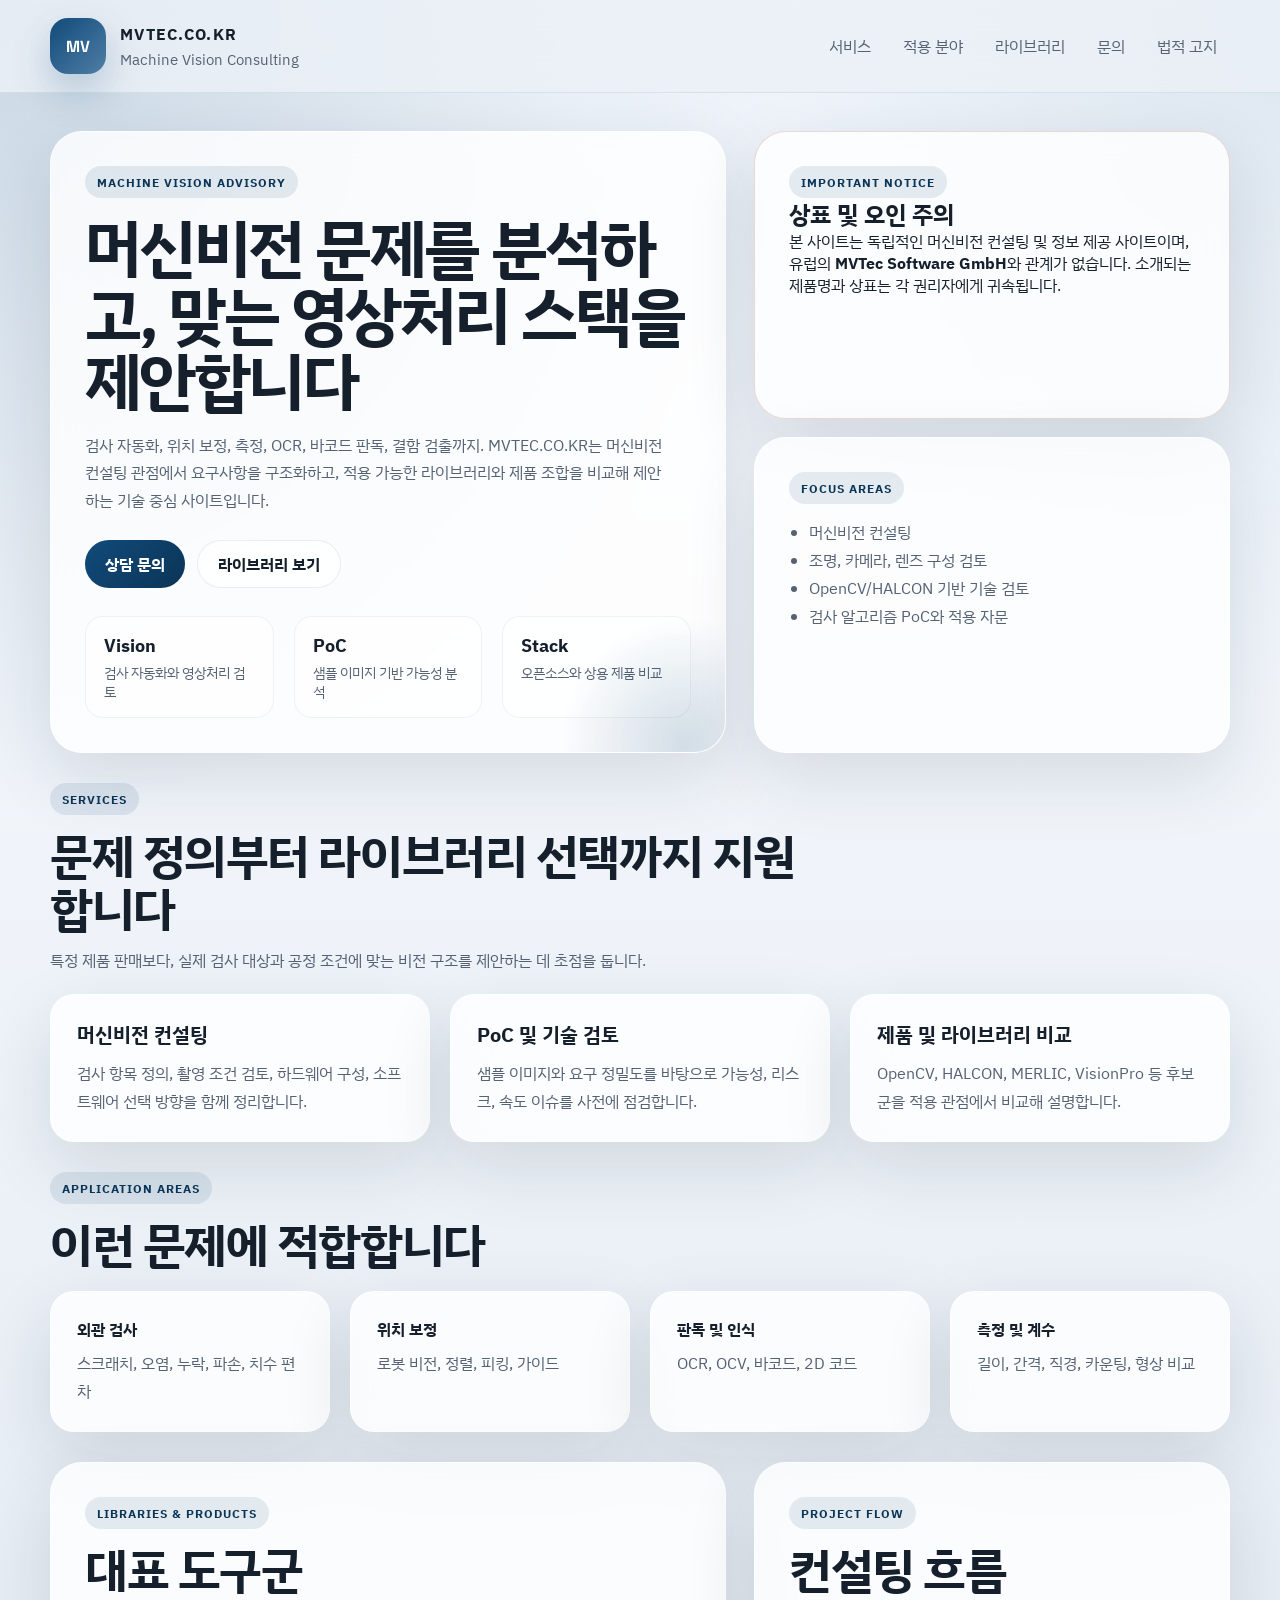
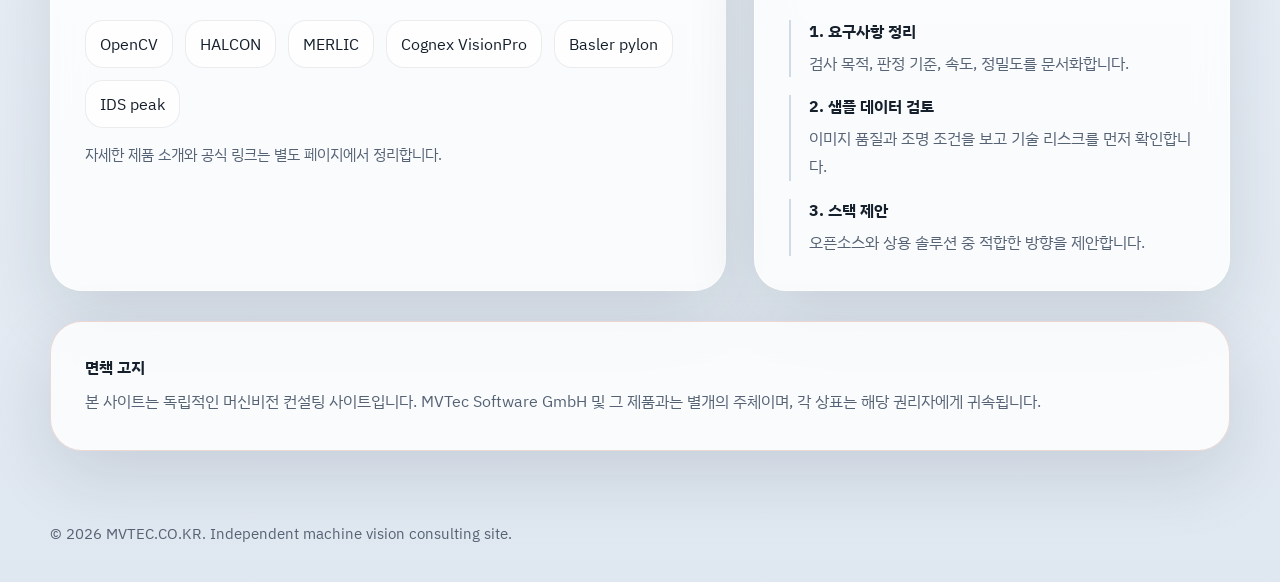
==== index.html @ 44322506 "Initial MVTEC site draft and plan" ====
<!DOCTYPE html>
<html lang="ko">
<head>
  <meta charset="utf-8">
  <meta name="viewport" content="width=device-width, initial-scale=1">
  <title>MVTEC.CO.KR | 머신비전 컨설팅</title>
  <meta name="description" content="머신비전 컨설팅, 영상처리 기술 검토, 라이브러리 및 제품 비교 안내를 제공하는 독립적인 기술 소개 사이트입니다.">
  <link rel="preconnect" href="https://fonts.googleapis.com">
  <link rel="preconnect" href="https://fonts.gstatic.com" crossorigin>
  <link href="https://fonts.googleapis.com/css2?family=IBM+Plex+Sans+KR:wght@400;500;600;700&family=Space+Grotesk:wght@500;700&display=swap" rel="stylesheet">
  <link rel="stylesheet" href="style.css">
</head>
<body>
  <div class="site-shell">
    <header class="topbar">
      <div class="shell topbar-inner">
        <a class="brand" href="index.html" aria-label="MVTEC 홈">
          <span class="brand-mark">MV</span>
          <span class="brand-copy">
            <strong>MVTEC.CO.KR</strong>
            <span>Machine Vision Consulting</span>
          </span>
        </a>
        <nav class="nav" aria-label="주요 메뉴">
          <a href="#services">서비스</a>
          <a href="#domains">적용 분야</a>
          <a href="libraries.html">라이브러리</a>
          <a href="contact.html">문의</a>
          <a href="legal.html">법적 고지</a>
        </nav>
      </div>
    </header>

    <main class="shell">
      <section class="hero">
        <div class="hero-panel">
          <span class="eyebrow">Machine Vision Advisory</span>
          <h1>머신비전 문제를 분석하고, 맞는 영상처리 스택을 제안합니다</h1>
          <p class="hero-copy">
            검사 자동화, 위치 보정, 측정, OCR, 바코드 판독, 결함 검출까지.
            MVTEC.CO.KR는 머신비전 컨설팅 관점에서 요구사항을 구조화하고, 적용 가능한 라이브러리와 제품 조합을 비교해 제안하는 기술 중심 사이트입니다.
          </p>
          <div class="hero-actions">
            <a class="btn btn-primary" href="contact.html">상담 문의</a>
            <a class="btn btn-secondary" href="libraries.html">라이브러리 보기</a>
          </div>
          <div class="hero-stats">
            <div class="hero-stat">
              <strong>Vision</strong>
              <span>검사 자동화와 영상처리 검토</span>
            </div>
            <div class="hero-stat">
              <strong>PoC</strong>
              <span>샘플 이미지 기반 가능성 분석</span>
            </div>
            <div class="hero-stat">
              <strong>Stack</strong>
              <span>오픈소스와 상용 제품 비교</span>
            </div>
          </div>
        </div>

        <aside class="hero-side">
          <div class="side-card caution-card">
            <span class="card-kicker">Important Notice</span>
            <h2>상표 및 오인 주의</h2>
            <p>
              본 사이트는 독립적인 머신비전 컨설팅 및 정보 제공 사이트이며,
              유럽의 <strong>MVTec Software GmbH</strong>와 관계가 없습니다.
              소개되는 제품명과 상표는 각 권리자에게 귀속됩니다.
            </p>
          </div>
          <div class="side-card">
            <span class="card-kicker">Focus Areas</span>
            <ul class="plain-list">
              <li>머신비전 컨설팅</li>
              <li>조명, 카메라, 렌즈 구성 검토</li>
              <li>OpenCV/HALCON 기반 기술 검토</li>
              <li>검사 알고리즘 PoC와 적용 자문</li>
            </ul>
          </div>
        </aside>
      </section>

      <section class="section" id="services">
        <div class="section-heading">
          <span class="section-kicker">Services</span>
          <h2>문제 정의부터 라이브러리 선택까지 지원합니다</h2>
          <p>특정 제품 판매보다, 실제 검사 대상과 공정 조건에 맞는 비전 구조를 제안하는 데 초점을 둡니다.</p>
        </div>
        <div class="card-grid three">
          <article class="feature-card">
            <h3>머신비전 컨설팅</h3>
            <p>검사 항목 정의, 촬영 조건 검토, 하드웨어 구성, 소프트웨어 선택 방향을 함께 정리합니다.</p>
          </article>
          <article class="feature-card">
            <h3>PoC 및 기술 검토</h3>
            <p>샘플 이미지와 요구 정밀도를 바탕으로 가능성, 리스크, 속도 이슈를 사전에 점검합니다.</p>
          </article>
          <article class="feature-card">
            <h3>제품 및 라이브러리 비교</h3>
            <p>OpenCV, HALCON, MERLIC, VisionPro 등 후보군을 적용 관점에서 비교해 설명합니다.</p>
          </article>
        </div>
      </section>

      <section class="section" id="domains">
        <div class="section-heading">
          <span class="section-kicker">Application Areas</span>
          <h2>이런 문제에 적합합니다</h2>
        </div>
        <div class="card-grid four">
          <article class="domain-card">
            <strong>외관 검사</strong>
            <p>스크래치, 오염, 누락, 파손, 치수 편차</p>
          </article>
          <article class="domain-card">
            <strong>위치 보정</strong>
            <p>로봇 비전, 정렬, 피킹, 가이드</p>
          </article>
          <article class="domain-card">
            <strong>판독 및 인식</strong>
            <p>OCR, OCV, 바코드, 2D 코드</p>
          </article>
          <article class="domain-card">
            <strong>측정 및 계수</strong>
            <p>길이, 간격, 직경, 카운팅, 형상 비교</p>
          </article>
        </div>
      </section>

      <section class="section">
        <div class="two-column">
          <article class="panel-card">
            <div class="section-heading left">
              <span class="section-kicker">Libraries & Products</span>
              <h2>대표 도구군</h2>
            </div>
            <div class="link-list">
              <a href="https://opencv.org/" target="_blank" rel="noreferrer">OpenCV</a>
              <a href="https://www.mvtec.com/products/halcon/" target="_blank" rel="noreferrer">HALCON</a>
              <a href="https://www.mvtec.com/products/merlic/product-information" target="_blank" rel="noreferrer">MERLIC</a>
              <a href="https://www.cognex.com/EN/products/machine-vision/vision-software/visionpro-software" target="_blank" rel="noreferrer">Cognex VisionPro</a>
              <a href="https://www.baslerweb.com/en-us/software/pylon/" target="_blank" rel="noreferrer">Basler pylon</a>
              <a href="https://en.ids-imaging.com/ids-peak.html" target="_blank" rel="noreferrer">IDS peak</a>
            </div>
            <p class="panel-note">자세한 제품 소개와 공식 링크는 별도 페이지에서 정리합니다.</p>
          </article>
          <article class="panel-card">
            <div class="section-heading left">
              <span class="section-kicker">Project Flow</span>
              <h2>컨설팅 흐름</h2>
            </div>
            <div class="timeline">
              <div class="timeline-item">
                <strong>1. 요구사항 정리</strong>
                <p>검사 목적, 판정 기준, 속도, 정밀도를 문서화합니다.</p>
              </div>
              <div class="timeline-item">
                <strong>2. 샘플 데이터 검토</strong>
                <p>이미지 품질과 조명 조건을 보고 기술 리스크를 먼저 확인합니다.</p>
              </div>
              <div class="timeline-item">
                <strong>3. 스택 제안</strong>
                <p>오픈소스와 상용 솔루션 중 적합한 방향을 제안합니다.</p>
              </div>
            </div>
          </article>
        </div>
      </section>

      <section class="section">
        <div class="legal-banner">
          <strong>면책 고지</strong>
          <p>본 사이트는 독립적인 머신비전 컨설팅 사이트입니다. MVTec Software GmbH 및 그 제품과는 별개의 주체이며, 각 상표는 해당 권리자에게 귀속됩니다.</p>
        </div>
      </section>
    </main>

    <footer class="footer shell">
      <p>© 2026 MVTEC.CO.KR. Independent machine vision consulting site.</p>
    </footer>
  </div>
</body>
</html>
---- style.css ----
:root {
  --bg: #ecf1f7;
  --bg-deep: #dfe7f0;
  --surface: rgba(255, 255, 255, 0.8);
  --text: #16202c;
  --muted: #556274;
  --brand: #114a7a;
  --brand-strong: #0b3557;
  --accent: #4f7ea6;
  --line: rgba(22, 32, 44, 0.08);
  --shadow: 0 24px 70px rgba(18, 32, 49, 0.12);
  --radius-xl: 32px;
  --radius-lg: 24px;
  --radius-md: 18px;
  --container: 1180px;
}

* { box-sizing: border-box; }
html { scroll-behavior: smooth; }
body {
  margin: 0;
  min-height: 100vh;
  color: var(--text);
  font-family: "IBM Plex Sans KR", sans-serif;
  background:
    radial-gradient(circle at top left, rgba(17, 74, 122, 0.2), transparent 32%),
    radial-gradient(circle at top right, rgba(79, 126, 166, 0.16), transparent 28%),
    linear-gradient(180deg, #f8fbff 0%, var(--bg) 55%, var(--bg-deep) 100%);
}

body::before {
  content: "";
  position: fixed;
  inset: 0;
  pointer-events: none;
  background-image:
    linear-gradient(rgba(255, 255, 255, 0.18) 1px, transparent 1px),
    linear-gradient(90deg, rgba(255, 255, 255, 0.18) 1px, transparent 1px);
  background-size: 28px 28px;
  mask-image: linear-gradient(180deg, rgba(0, 0, 0, 0.6), transparent 88%);
  opacity: 0.36;
}

a { color: inherit; text-decoration: none; }
h1, h2, h3, p { margin: 0; }

.shell {
  width: min(var(--container), calc(100% - 32px));
  margin: 0 auto;
}

.topbar {
  position: sticky;
  top: 0;
  z-index: 20;
  background: rgba(236, 241, 247, 0.82);
  backdrop-filter: blur(18px);
  border-bottom: 1px solid var(--line);
}

.topbar-inner {
  display: flex;
  align-items: center;
  justify-content: space-between;
  gap: 16px;
  padding: 18px 0;
}

.brand {
  display: inline-flex;
  align-items: center;
  gap: 14px;
}

.brand-mark {
  display: grid;
  place-items: center;
  width: 56px;
  height: 56px;
  border-radius: 18px;
  background: linear-gradient(135deg, var(--brand), var(--accent));
  color: white;
  font-family: "Space Grotesk", sans-serif;
  font-weight: 700;
  box-shadow: 0 16px 38px rgba(17, 74, 122, 0.25);
}

.brand-copy strong {
  display: block;
  letter-spacing: 0.08em;
}

.brand-copy span {
  display: block;
  margin-top: 4px;
  color: var(--muted);
  font-size: 0.92rem;
}

.nav {
  display: flex;
  flex-wrap: wrap;
  gap: 6px;
}

.nav a {
  padding: 9px 13px;
  color: var(--muted);
  border-radius: 999px;
}

.nav a:hover,
.nav a.is-active {
  color: var(--brand-strong);
  background: rgba(17, 74, 122, 0.1);
}

main { padding: 38px 0 72px; }
.page-main { padding-top: 28px; }

.hero,
.two-column {
  display: grid;
  grid-template-columns: minmax(0, 1.35fr) minmax(300px, 0.95fr);
  gap: 28px;
}

.hero-panel,
.side-card,
.feature-card,
.panel-card,
.domain-card,
.library-card,
.legal-banner {
  background: var(--surface);
  border: 1px solid rgba(255, 255, 255, 0.72);
  box-shadow: var(--shadow);
  backdrop-filter: blur(16px);
}

.hero-panel,
.panel-card,
.side-card,
.legal-banner {
  border-radius: var(--radius-xl);
  padding: 34px;
}

.hero-panel {
  position: relative;
  overflow: hidden;
}

.hero-panel::after {
  content: "";
  position: absolute;
  width: 260px;
  height: 260px;
  right: -90px;
  bottom: -120px;
  border-radius: 50%;
  background: radial-gradient(circle, rgba(17, 74, 122, 0.18), transparent 68%);
}

.hero h1 {
  max-width: 10em;
  margin-top: 16px;
  font-size: clamp(2.5rem, 5vw, 4.5rem);
  line-height: 1.04;
  letter-spacing: -0.04em;
}

.hero-copy,
.section-heading p,
.feature-card p,
.panel-card p,
.domain-card p,
.library-card p,
.legal-banner p {
  color: var(--muted);
  line-height: 1.72;
}

.hero-copy { margin-top: 18px; max-width: 58ch; }

.eyebrow,
.section-kicker,
.card-kicker,
.tag {
  display: inline-flex;
  align-items: center;
  min-height: 32px;
  padding: 0 12px;
  border-radius: 999px;
  background: rgba(17, 74, 122, 0.1);
  color: var(--brand-strong);
  font-size: 0.78rem;
  font-weight: 700;
  letter-spacing: 0.08em;
  text-transform: uppercase;
}

.hero-actions,
.link-list {
  display: flex;
  flex-wrap: wrap;
  gap: 12px;
}

.hero-actions { margin-top: 26px; }

.btn {
  display: inline-flex;
  min-height: 48px;
  align-items: center;
  justify-content: center;
  padding: 0 20px;
  border-radius: 999px;
  font-weight: 700;
}

.btn-primary {
  color: white;
  background: linear-gradient(135deg, var(--brand), var(--brand-strong));
}

.btn-secondary {
  background: rgba(255, 255, 255, 0.74);
  border: 1px solid var(--line);
}

.hero-stats,
.card-grid {
  display: grid;
  gap: 20px;
}

.hero-stats {
  grid-template-columns: repeat(3, minmax(0, 1fr));
  margin-top: 28px;
}

.hero-stat {
  padding: 16px 18px;
  border-radius: var(--radius-md);
  background: rgba(255, 255, 255, 0.58);
  border: 1px solid rgba(22, 32, 44, 0.06);
}

.hero-stat strong {
  display: block;
  font-size: 1.15rem;
}

.hero-stat span {
  display: block;
  margin-top: 6px;
  color: var(--muted);
  font-size: 0.9rem;
}

.hero-side { display: grid; gap: 18px; }
.caution-card { border: 1px solid rgba(180, 80, 54, 0.22); }

.section { margin-top: 30px; }

.section-heading { max-width: 760px; margin-bottom: 20px; }
.section-heading.left { margin-bottom: 24px; }
.section-heading h2 {
  margin-top: 14px;
  font-size: clamp(1.85rem, 4vw, 3rem);
  line-height: 1.1;
  letter-spacing: -0.03em;
}
.section-heading p { margin-top: 12px; }

.card-grid.three { grid-template-columns: repeat(3, minmax(0, 1fr)); }
.card-grid.four { grid-template-columns: repeat(4, minmax(0, 1fr)); }
.card-grid.two { grid-template-columns: repeat(2, minmax(0, 1fr)); }
.card-grid.one { grid-template-columns: 1fr; }

.feature-card,
.domain-card,
.library-card {
  padding: 26px;
  border-radius: var(--radius-lg);
}

.feature-card h3,
.library-card h3 {
  margin-bottom: 12px;
  font-size: 1.22rem;
}

.domain-card strong,
.legal-banner strong {
  display: block;
  margin-bottom: 10px;
}

.timeline {
  display: grid;
  gap: 18px;
}

.timeline-item {
  padding-left: 18px;
  border-left: 2px solid rgba(17, 74, 122, 0.18);
}

.timeline-item strong {
  display: block;
  margin-bottom: 8px;
}

.link-list a,
.library-card a {
  padding: 12px 14px;
  border-radius: var(--radius-md);
  background: rgba(255, 255, 255, 0.7);
  border: 1px solid var(--line);
}

.plain-list {
  margin: 14px 0 0;
  padding-left: 20px;
  color: var(--muted);
  line-height: 1.75;
}

.panel-note {
  margin-top: 14px;
  font-size: 0.94rem;
}

.legal-banner {
  border: 1px solid rgba(180, 80, 54, 0.2);
}

.legal-panel p + p {
  margin-top: 10px;
}

.footer {
  padding: 0 0 38px;
  color: var(--muted);
  font-size: 0.92rem;
}

@media (max-width: 980px) {
  .hero,
  .two-column,
  .card-grid.three,
  .card-grid.four,
  .card-grid.two,
  .hero-stats {
    grid-template-columns: 1fr;
  }

  .hero h1 { max-width: none; }
}

@media (max-width: 720px) {
  .topbar-inner {
    flex-direction: column;
    align-items: flex-start;
  }

  .hero-panel,
  .panel-card,
  .side-card,
  .feature-card,
  .domain-card,
  .library-card,
  .legal-banner {
    padding: 24px;
  }

  .shell {
    width: min(var(--container), calc(100% - 20px));
  }
}
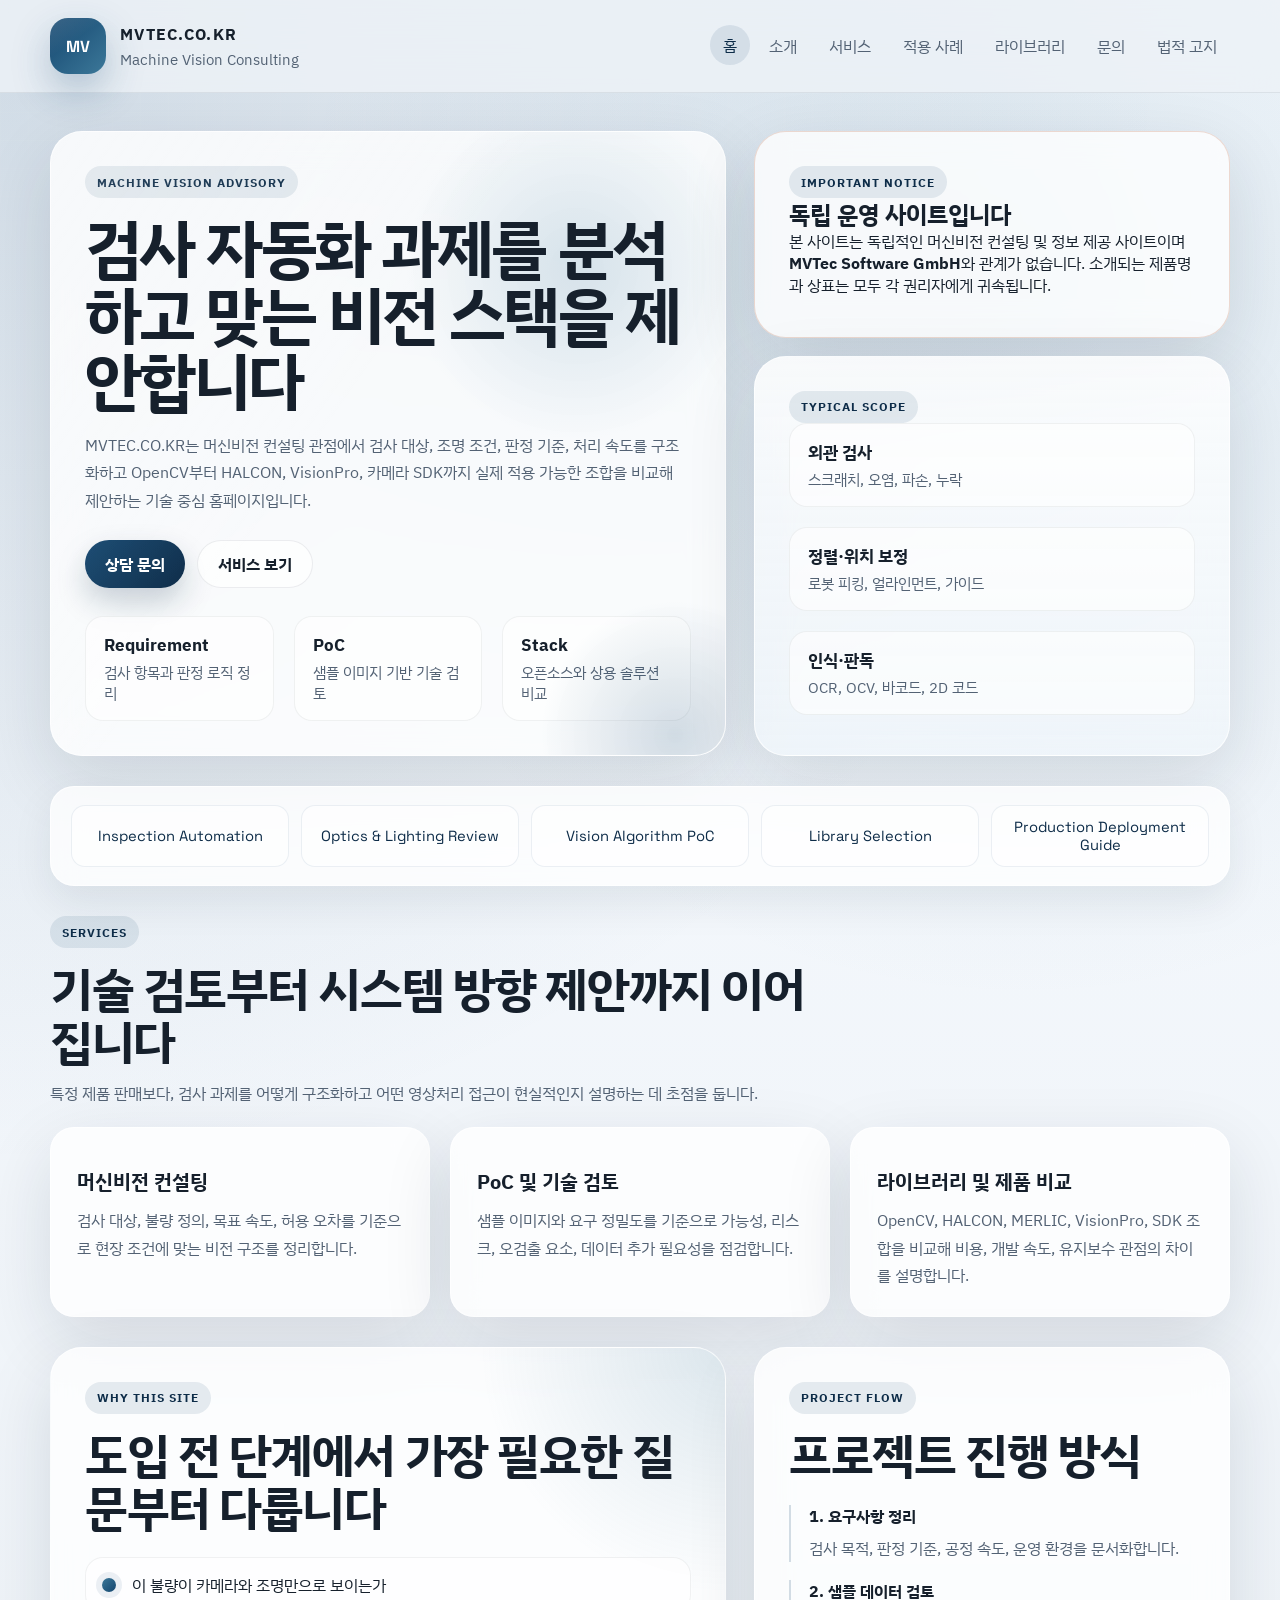
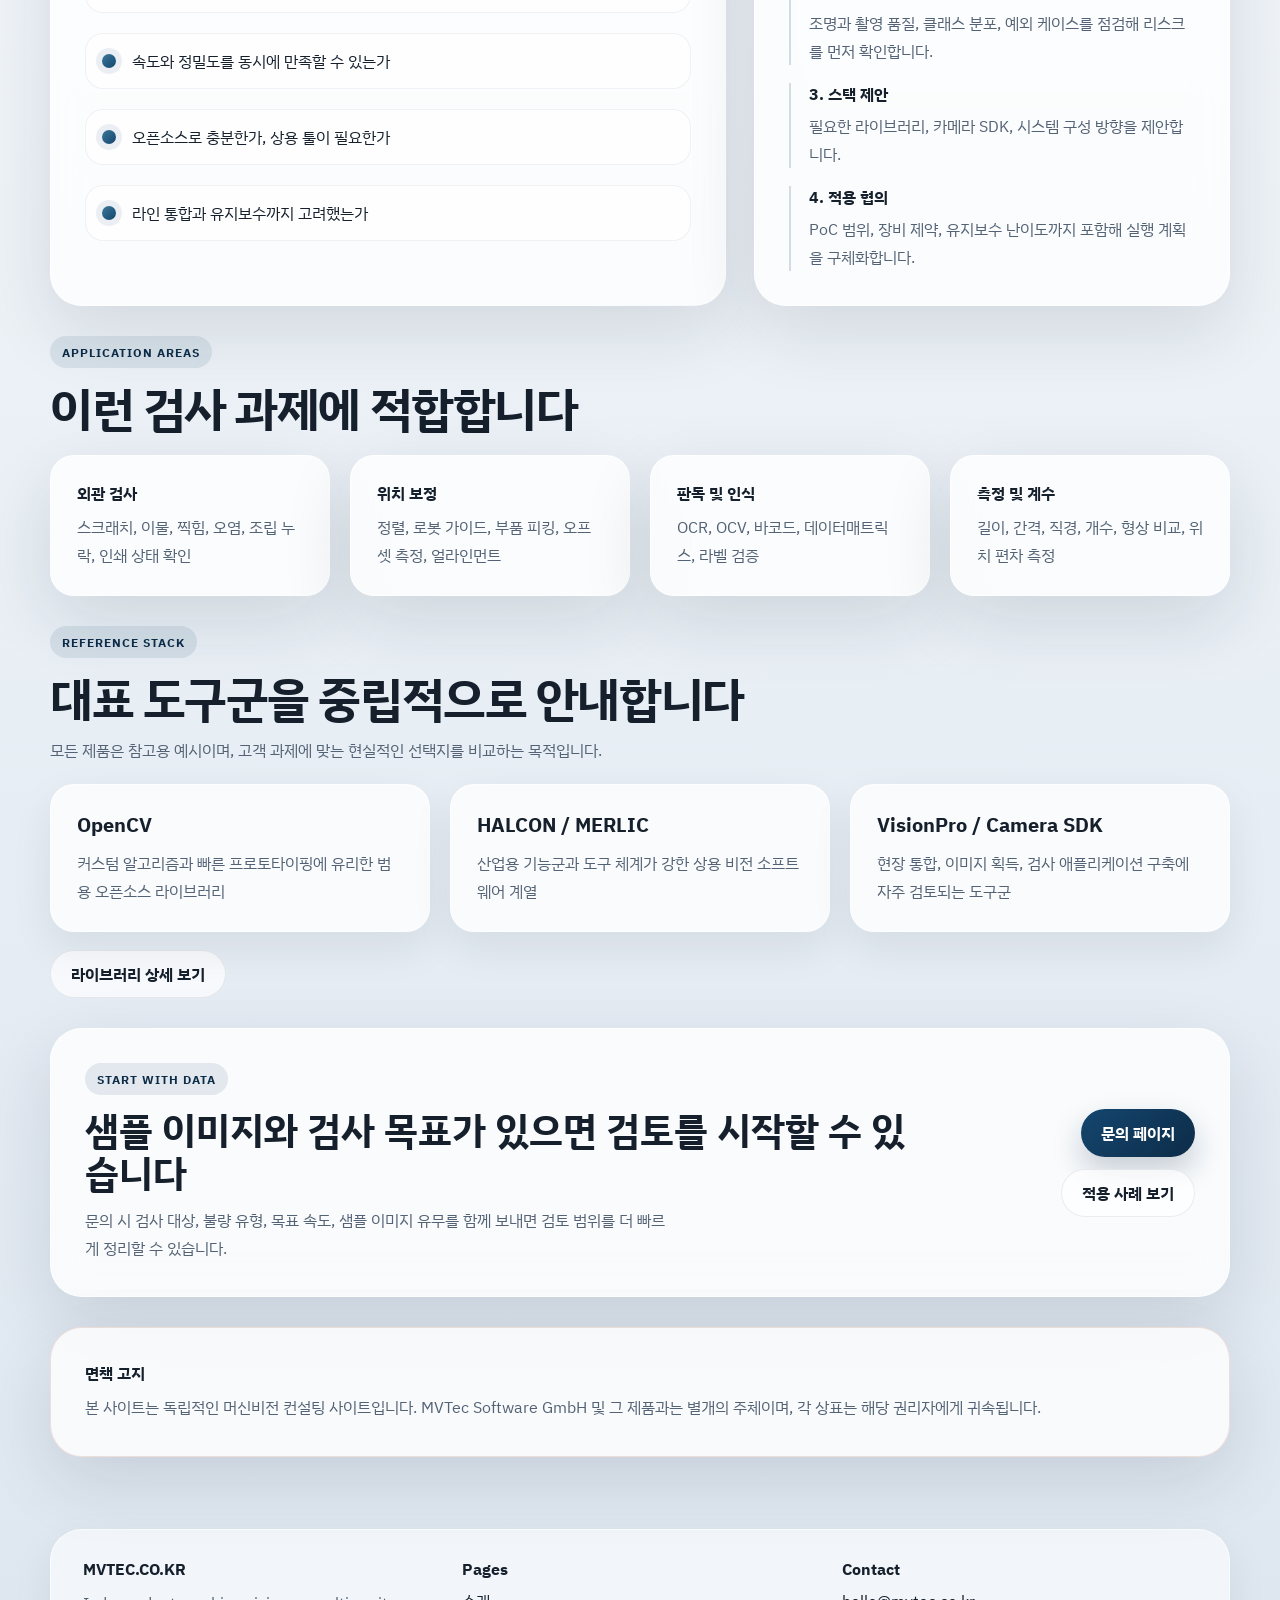
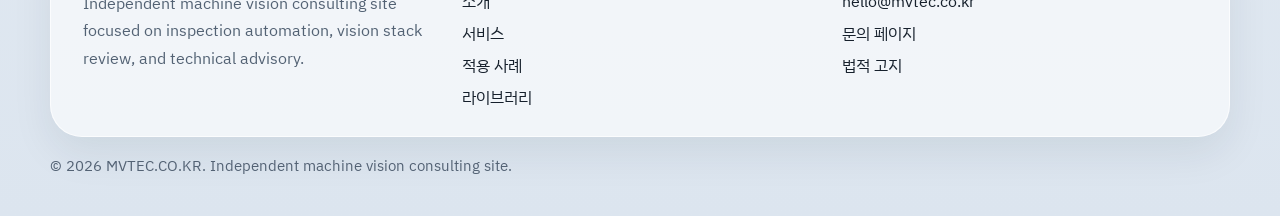
==== commit d883a803: "Add about/cases/services pages and update site styling" ====
--- a/index.html
+++ b/index.html
@@ -3,8 +3,8 @@
 <head>
   <meta charset="utf-8">
   <meta name="viewport" content="width=device-width, initial-scale=1">
-  <title>MVTEC.CO.KR | 머신비전 컨설팅</title>
-  <meta name="description" content="머신비전 컨설팅, 영상처리 기술 검토, 라이브러리 및 제품 비교 안내를 제공하는 독립적인 기술 소개 사이트입니다.">
+  <title>MVTEC.CO.KR | 머신비전 컨설팅 홈페이지</title>
+  <meta name="description" content="머신비전 컨설팅, 검사 자동화, 영상처리 PoC, 라이브러리 비교 검토를 제공하는 독립적인 기술 소개 사이트입니다.">
   <link rel="preconnect" href="https://fonts.googleapis.com">
   <link rel="preconnect" href="https://fonts.gstatic.com" crossorigin>
   <link href="https://fonts.googleapis.com/css2?family=IBM+Plex+Sans+KR:wght@400;500;600;700&family=Space+Grotesk:wght@500;700&display=swap" rel="stylesheet">
@@ -22,8 +22,10 @@
           </span>
         </a>
         <nav class="nav" aria-label="주요 메뉴">
-          <a href="#services">서비스</a>
-          <a href="#domains">적용 분야</a>
+          <a class="is-active" href="index.html">홈</a>
+          <a href="about.html">소개</a>
+          <a href="services.html">서비스</a>
+          <a href="cases.html">적용 사례</a>
           <a href="libraries.html">라이브러리</a>
           <a href="contact.html">문의</a>
           <a href="legal.html">법적 고지</a>
@@ -32,30 +34,30 @@
     </header>
 
     <main class="shell">
-      <section class="hero">
+      <section class="hero hero-home">
         <div class="hero-panel">
           <span class="eyebrow">Machine Vision Advisory</span>
-          <h1>머신비전 문제를 분석하고, 맞는 영상처리 스택을 제안합니다</h1>
+          <h1>검사 자동화 과제를 분석하고 맞는 비전 스택을 제안합니다</h1>
           <p class="hero-copy">
-            검사 자동화, 위치 보정, 측정, OCR, 바코드 판독, 결함 검출까지.
-            MVTEC.CO.KR는 머신비전 컨설팅 관점에서 요구사항을 구조화하고, 적용 가능한 라이브러리와 제품 조합을 비교해 제안하는 기술 중심 사이트입니다.
+            MVTEC.CO.KR는 머신비전 컨설팅 관점에서 검사 대상, 조명 조건, 판정 기준, 처리 속도를 구조화하고
+            OpenCV부터 HALCON, VisionPro, 카메라 SDK까지 실제 적용 가능한 조합을 비교해 제안하는 기술 중심 홈페이지입니다.
           </p>
           <div class="hero-actions">
             <a class="btn btn-primary" href="contact.html">상담 문의</a>
-            <a class="btn btn-secondary" href="libraries.html">라이브러리 보기</a>
+            <a class="btn btn-secondary" href="services.html">서비스 보기</a>
           </div>
           <div class="hero-stats">
             <div class="hero-stat">
-              <strong>Vision</strong>
-              <span>검사 자동화와 영상처리 검토</span>
+              <strong>Requirement</strong>
+              <span>검사 항목과 판정 로직 정리</span>
             </div>
             <div class="hero-stat">
               <strong>PoC</strong>
-              <span>샘플 이미지 기반 가능성 분석</span>
+              <span>샘플 이미지 기반 기술 검토</span>
             </div>
             <div class="hero-stat">
               <strong>Stack</strong>
-              <span>오픈소스와 상용 제품 비교</span>
+              <span>오픈소스와 상용 솔루션 비교</span>
             </div>
           </div>
         </div>
@@ -63,43 +65,102 @@
         <aside class="hero-side">
           <div class="side-card caution-card">
             <span class="card-kicker">Important Notice</span>
-            <h2>상표 및 오인 주의</h2>
+            <h2>독립 운영 사이트입니다</h2>
             <p>
-              본 사이트는 독립적인 머신비전 컨설팅 및 정보 제공 사이트이며,
-              유럽의 <strong>MVTec Software GmbH</strong>와 관계가 없습니다.
-              소개되는 제품명과 상표는 각 권리자에게 귀속됩니다.
+              본 사이트는 독립적인 머신비전 컨설팅 및 정보 제공 사이트이며
+              <strong>MVTec Software GmbH</strong>와 관계가 없습니다.
+              소개되는 제품명과 상표는 모두 각 권리자에게 귀속됩니다.
             </p>
           </div>
-          <div class="side-card">
-            <span class="card-kicker">Focus Areas</span>
-            <ul class="plain-list">
-              <li>머신비전 컨설팅</li>
-              <li>조명, 카메라, 렌즈 구성 검토</li>
-              <li>OpenCV/HALCON 기반 기술 검토</li>
-              <li>검사 알고리즘 PoC와 적용 자문</li>
-            </ul>
+          <div class="side-card metric-card">
+            <span class="card-kicker">Typical Scope</span>
+            <div class="metric-list">
+              <div>
+                <strong>외관 검사</strong>
+                <span>스크래치, 오염, 파손, 누락</span>
+              </div>
+              <div>
+                <strong>정렬·위치 보정</strong>
+                <span>로봇 피킹, 얼라인먼트, 가이드</span>
+              </div>
+              <div>
+                <strong>인식·판독</strong>
+                <span>OCR, OCV, 바코드, 2D 코드</span>
+              </div>
+            </div>
           </div>
         </aside>
+      </section>
+
+      <section class="section logo-strip-section">
+        <div class="logo-strip">
+          <span>Inspection Automation</span>
+          <span>Optics & Lighting Review</span>
+          <span>Vision Algorithm PoC</span>
+          <span>Library Selection</span>
+          <span>Production Deployment Guide</span>
+        </div>
       </section>
 
       <section class="section" id="services">
         <div class="section-heading">
           <span class="section-kicker">Services</span>
-          <h2>문제 정의부터 라이브러리 선택까지 지원합니다</h2>
-          <p>특정 제품 판매보다, 실제 검사 대상과 공정 조건에 맞는 비전 구조를 제안하는 데 초점을 둡니다.</p>
+          <h2>기술 검토부터 시스템 방향 제안까지 이어집니다</h2>
+          <p>특정 제품 판매보다, 검사 과제를 어떻게 구조화하고 어떤 영상처리 접근이 현실적인지 설명하는 데 초점을 둡니다.</p>
         </div>
         <div class="card-grid three">
           <article class="feature-card">
             <h3>머신비전 컨설팅</h3>
-            <p>검사 항목 정의, 촬영 조건 검토, 하드웨어 구성, 소프트웨어 선택 방향을 함께 정리합니다.</p>
+            <p>검사 대상, 불량 정의, 목표 속도, 허용 오차를 기준으로 현장 조건에 맞는 비전 구조를 정리합니다.</p>
           </article>
           <article class="feature-card">
             <h3>PoC 및 기술 검토</h3>
-            <p>샘플 이미지와 요구 정밀도를 바탕으로 가능성, 리스크, 속도 이슈를 사전에 점검합니다.</p>
+            <p>샘플 이미지와 요구 정밀도를 기준으로 가능성, 리스크, 오검출 요소, 데이터 추가 필요성을 점검합니다.</p>
           </article>
           <article class="feature-card">
-            <h3>제품 및 라이브러리 비교</h3>
-            <p>OpenCV, HALCON, MERLIC, VisionPro 등 후보군을 적용 관점에서 비교해 설명합니다.</p>
+            <h3>라이브러리 및 제품 비교</h3>
+            <p>OpenCV, HALCON, MERLIC, VisionPro, SDK 조합을 비교해 비용, 개발 속도, 유지보수 관점의 차이를 설명합니다.</p>
+          </article>
+        </div>
+      </section>
+
+      <section class="section">
+        <div class="two-column emphasis-layout">
+          <article class="panel-card spotlight-card">
+            <div class="section-heading left">
+              <span class="section-kicker">Why This Site</span>
+              <h2>도입 전 단계에서 가장 필요한 질문부터 다룹니다</h2>
+            </div>
+            <div class="check-list">
+              <div>이 불량이 카메라와 조명만으로 보이는가</div>
+              <div>속도와 정밀도를 동시에 만족할 수 있는가</div>
+              <div>오픈소스로 충분한가, 상용 툴이 필요한가</div>
+              <div>라인 통합과 유지보수까지 고려했는가</div>
+            </div>
+          </article>
+          <article class="panel-card">
+            <div class="section-heading left">
+              <span class="section-kicker">Project Flow</span>
+              <h2>프로젝트 진행 방식</h2>
+            </div>
+            <div class="timeline">
+              <div class="timeline-item">
+                <strong>1. 요구사항 정리</strong>
+                <p>검사 목적, 판정 기준, 공정 속도, 운영 환경을 문서화합니다.</p>
+              </div>
+              <div class="timeline-item">
+                <strong>2. 샘플 데이터 검토</strong>
+                <p>조명과 촬영 품질, 클래스 분포, 예외 케이스를 점검해 리스크를 먼저 확인합니다.</p>
+              </div>
+              <div class="timeline-item">
+                <strong>3. 스택 제안</strong>
+                <p>필요한 라이브러리, 카메라 SDK, 시스템 구성 방향을 제안합니다.</p>
+              </div>
+              <div class="timeline-item">
+                <strong>4. 적용 협의</strong>
+                <p>PoC 범위, 장비 제약, 유지보수 난이도까지 포함해 실행 계획을 구체화합니다.</p>
+              </div>
+            </div>
           </article>
         </div>
       </section>
@@ -107,65 +168,64 @@
       <section class="section" id="domains">
         <div class="section-heading">
           <span class="section-kicker">Application Areas</span>
-          <h2>이런 문제에 적합합니다</h2>
+          <h2>이런 검사 과제에 적합합니다</h2>
         </div>
         <div class="card-grid four">
           <article class="domain-card">
             <strong>외관 검사</strong>
-            <p>스크래치, 오염, 누락, 파손, 치수 편차</p>
+            <p>스크래치, 이물, 찍힘, 오염, 조립 누락, 인쇄 상태 확인</p>
           </article>
           <article class="domain-card">
             <strong>위치 보정</strong>
-            <p>로봇 비전, 정렬, 피킹, 가이드</p>
+            <p>정렬, 로봇 가이드, 부품 피킹, 오프셋 측정, 얼라인먼트</p>
           </article>
           <article class="domain-card">
             <strong>판독 및 인식</strong>
-            <p>OCR, OCV, 바코드, 2D 코드</p>
+            <p>OCR, OCV, 바코드, 데이터매트릭스, 라벨 검증</p>
           </article>
           <article class="domain-card">
             <strong>측정 및 계수</strong>
-            <p>길이, 간격, 직경, 카운팅, 형상 비교</p>
-          </article>
-        </div>
-      </section>
-
-      <section class="section">
-        <div class="two-column">
-          <article class="panel-card">
-            <div class="section-heading left">
-              <span class="section-kicker">Libraries & Products</span>
-              <h2>대표 도구군</h2>
-            </div>
-            <div class="link-list">
-              <a href="https://opencv.org/" target="_blank" rel="noreferrer">OpenCV</a>
-              <a href="https://www.mvtec.com/products/halcon/" target="_blank" rel="noreferrer">HALCON</a>
-              <a href="https://www.mvtec.com/products/merlic/product-information" target="_blank" rel="noreferrer">MERLIC</a>
-              <a href="https://www.cognex.com/EN/products/machine-vision/vision-software/visionpro-software" target="_blank" rel="noreferrer">Cognex VisionPro</a>
-              <a href="https://www.baslerweb.com/en-us/software/pylon/" target="_blank" rel="noreferrer">Basler pylon</a>
-              <a href="https://en.ids-imaging.com/ids-peak.html" target="_blank" rel="noreferrer">IDS peak</a>
-            </div>
-            <p class="panel-note">자세한 제품 소개와 공식 링크는 별도 페이지에서 정리합니다.</p>
-          </article>
-          <article class="panel-card">
-            <div class="section-heading left">
-              <span class="section-kicker">Project Flow</span>
-              <h2>컨설팅 흐름</h2>
-            </div>
-            <div class="timeline">
-              <div class="timeline-item">
-                <strong>1. 요구사항 정리</strong>
-                <p>검사 목적, 판정 기준, 속도, 정밀도를 문서화합니다.</p>
-              </div>
-              <div class="timeline-item">
-                <strong>2. 샘플 데이터 검토</strong>
-                <p>이미지 품질과 조명 조건을 보고 기술 리스크를 먼저 확인합니다.</p>
-              </div>
-              <div class="timeline-item">
-                <strong>3. 스택 제안</strong>
-                <p>오픈소스와 상용 솔루션 중 적합한 방향을 제안합니다.</p>
-              </div>
-            </div>
-          </article>
+            <p>길이, 간격, 직경, 개수, 형상 비교, 위치 편차 측정</p>
+          </article>
+        </div>
+      </section>
+
+      <section class="section">
+        <div class="section-heading">
+          <span class="section-kicker">Reference Stack</span>
+          <h2>대표 도구군을 중립적으로 안내합니다</h2>
+          <p>모든 제품은 참고용 예시이며, 고객 과제에 맞는 현실적인 선택지를 비교하는 목적입니다.</p>
+        </div>
+        <div class="card-grid three">
+          <article class="feature-card compact-card">
+            <h3>OpenCV</h3>
+            <p>커스텀 알고리즘과 빠른 프로토타이핑에 유리한 범용 오픈소스 라이브러리</p>
+          </article>
+          <article class="feature-card compact-card">
+            <h3>HALCON / MERLIC</h3>
+            <p>산업용 기능군과 도구 체계가 강한 상용 비전 소프트웨어 계열</p>
+          </article>
+          <article class="feature-card compact-card">
+            <h3>VisionPro / Camera SDK</h3>
+            <p>현장 통합, 이미지 획득, 검사 애플리케이션 구축에 자주 검토되는 도구군</p>
+          </article>
+        </div>
+        <div class="section-actions">
+          <a class="btn btn-secondary" href="libraries.html">라이브러리 상세 보기</a>
+        </div>
+      </section>
+
+      <section class="section">
+        <div class="cta-band">
+          <div>
+            <span class="section-kicker">Start With Data</span>
+            <h2>샘플 이미지와 검사 목표가 있으면 검토를 시작할 수 있습니다</h2>
+            <p>문의 시 검사 대상, 불량 유형, 목표 속도, 샘플 이미지 유무를 함께 보내면 검토 범위를 더 빠르게 정리할 수 있습니다.</p>
+          </div>
+          <div class="cta-actions">
+            <a class="btn btn-primary" href="contact.html">문의 페이지</a>
+            <a class="btn btn-secondary" href="cases.html">적용 사례 보기</a>
+          </div>
         </div>
       </section>
 
@@ -178,7 +238,30 @@
     </main>
 
     <footer class="footer shell">
-      <p>© 2026 MVTEC.CO.KR. Independent machine vision consulting site.</p>
+      <div class="footer-grid">
+        <div>
+          <strong>MVTEC.CO.KR</strong>
+          <p>Independent machine vision consulting site focused on inspection automation, vision stack review, and technical advisory.</p>
+        </div>
+        <div>
+          <strong>Pages</strong>
+          <div class="footer-links">
+            <a href="about.html">소개</a>
+            <a href="services.html">서비스</a>
+            <a href="cases.html">적용 사례</a>
+            <a href="libraries.html">라이브러리</a>
+          </div>
+        </div>
+        <div>
+          <strong>Contact</strong>
+          <div class="footer-links">
+            <a href="mailto:hello@mvtec.co.kr">hello@mvtec.co.kr</a>
+            <a href="contact.html">문의 페이지</a>
+            <a href="legal.html">법적 고지</a>
+          </div>
+        </div>
+      </div>
+      <p class="footer-copy">© 2026 MVTEC.CO.KR. Independent machine vision consulting site.</p>
     </footer>
   </div>
 </body>
--- a/style.css
+++ b/style.css
@@ -1,31 +1,41 @@
 :root {
-  --bg: #ecf1f7;
-  --bg-deep: #dfe7f0;
-  --surface: rgba(255, 255, 255, 0.8);
+  --bg: #edf2f7;
+  --bg-deep: #dce5ef;
+  --surface: rgba(255, 255, 255, 0.78);
+  --surface-strong: rgba(255, 255, 255, 0.9);
   --text: #16202c;
-  --muted: #556274;
-  --brand: #114a7a;
-  --brand-strong: #0b3557;
-  --accent: #4f7ea6;
-  --line: rgba(22, 32, 44, 0.08);
+  --muted: #536274;
+  --brand: #14466f;
+  --brand-strong: #0d2c48;
+  --accent: #3c7899;
+  --warm: #c16b45;
+  --line: rgba(18, 32, 49, 0.08);
   --shadow: 0 24px 70px rgba(18, 32, 49, 0.12);
+  --shadow-soft: 0 16px 40px rgba(15, 33, 52, 0.08);
   --radius-xl: 32px;
   --radius-lg: 24px;
   --radius-md: 18px;
+  --radius-sm: 14px;
   --container: 1180px;
 }
 
-* { box-sizing: border-box; }
-html { scroll-behavior: smooth; }
+* {
+  box-sizing: border-box;
+}
+
+html {
+  scroll-behavior: smooth;
+}
+
 body {
   margin: 0;
   min-height: 100vh;
   color: var(--text);
   font-family: "IBM Plex Sans KR", sans-serif;
   background:
-    radial-gradient(circle at top left, rgba(17, 74, 122, 0.2), transparent 32%),
-    radial-gradient(circle at top right, rgba(79, 126, 166, 0.16), transparent 28%),
-    linear-gradient(180deg, #f8fbff 0%, var(--bg) 55%, var(--bg-deep) 100%);
+    radial-gradient(circle at top left, rgba(20, 70, 111, 0.18), transparent 32%),
+    radial-gradient(circle at 80% 8%, rgba(60, 120, 153, 0.14), transparent 22%),
+    linear-gradient(180deg, #f8fbff 0%, var(--bg) 54%, var(--bg-deep) 100%);
 }
 
 body::before {
@@ -34,15 +44,24 @@
   inset: 0;
   pointer-events: none;
   background-image:
-    linear-gradient(rgba(255, 255, 255, 0.18) 1px, transparent 1px),
-    linear-gradient(90deg, rgba(255, 255, 255, 0.18) 1px, transparent 1px);
+    linear-gradient(rgba(255, 255, 255, 0.14) 1px, transparent 1px),
+    linear-gradient(90deg, rgba(255, 255, 255, 0.14) 1px, transparent 1px);
   background-size: 28px 28px;
-  mask-image: linear-gradient(180deg, rgba(0, 0, 0, 0.6), transparent 88%);
-  opacity: 0.36;
-}
-
-a { color: inherit; text-decoration: none; }
-h1, h2, h3, p { margin: 0; }
+  mask-image: linear-gradient(180deg, rgba(0, 0, 0, 0.7), transparent 86%);
+  opacity: 0.38;
+}
+
+a {
+  color: inherit;
+  text-decoration: none;
+}
+
+h1,
+h2,
+h3,
+p {
+  margin: 0;
+}
 
 .shell {
   width: min(var(--container), calc(100% - 32px));
@@ -53,7 +72,7 @@
   position: sticky;
   top: 0;
   z-index: 20;
-  background: rgba(236, 241, 247, 0.82);
+  background: rgba(237, 242, 247, 0.82);
   backdrop-filter: blur(18px);
   border-bottom: 1px solid var(--line);
 }
@@ -78,11 +97,13 @@
   width: 56px;
   height: 56px;
   border-radius: 18px;
-  background: linear-gradient(135deg, var(--brand), var(--accent));
+  background:
+    linear-gradient(145deg, rgba(255, 255, 255, 0.16), transparent 42%),
+    linear-gradient(135deg, var(--brand), var(--accent));
   color: white;
   font-family: "Space Grotesk", sans-serif;
   font-weight: 700;
-  box-shadow: 0 16px 38px rgba(17, 74, 122, 0.25);
+  box-shadow: 0 16px 38px rgba(20, 70, 111, 0.28);
 }
 
 .brand-copy strong {
@@ -100,6 +121,7 @@
 .nav {
   display: flex;
   flex-wrap: wrap;
+  justify-content: flex-end;
   gap: 6px;
 }
 
@@ -107,16 +129,23 @@
   padding: 9px 13px;
   color: var(--muted);
   border-radius: 999px;
+  transition: background-color 160ms ease, color 160ms ease, transform 160ms ease;
 }
 
 .nav a:hover,
 .nav a.is-active {
   color: var(--brand-strong);
-  background: rgba(17, 74, 122, 0.1);
-}
-
-main { padding: 38px 0 72px; }
-.page-main { padding-top: 28px; }
+  background: rgba(20, 70, 111, 0.1);
+  transform: translateY(-1px);
+}
+
+main {
+  padding: 38px 0 72px;
+}
+
+.page-main {
+  padding-top: 28px;
+}
 
 .hero,
 .two-column {
@@ -131,7 +160,9 @@
 .panel-card,
 .domain-card,
 .library-card,
-.legal-banner {
+.legal-banner,
+.cta-band,
+.logo-strip {
   background: var(--surface);
   border: 1px solid rgba(255, 255, 255, 0.72);
   box-shadow: var(--shadow);
@@ -141,7 +172,8 @@
 .hero-panel,
 .panel-card,
 .side-card,
-.legal-banner {
+.legal-banner,
+.cta-band {
   border-radius: var(--radius-xl);
   padding: 34px;
 }
@@ -151,21 +183,34 @@
   overflow: hidden;
 }
 
+.hero-home .hero-panel::before,
+.subhero .hero-panel::before {
+  content: "";
+  position: absolute;
+  inset: 0;
+  pointer-events: none;
+  background:
+    linear-gradient(125deg, rgba(255, 255, 255, 0.12), transparent 44%),
+    radial-gradient(circle at 78% 22%, rgba(60, 120, 153, 0.18), transparent 24%);
+}
+
 .hero-panel::after {
   content: "";
   position: absolute;
-  width: 260px;
-  height: 260px;
+  width: 280px;
+  height: 280px;
   right: -90px;
   bottom: -120px;
   border-radius: 50%;
-  background: radial-gradient(circle, rgba(17, 74, 122, 0.18), transparent 68%);
-}
-
-.hero h1 {
-  max-width: 10em;
+  background: radial-gradient(circle, rgba(20, 70, 111, 0.18), transparent 68%);
+}
+
+.hero h1,
+.subhero h1 {
+  position: relative;
+  max-width: 10.5em;
   margin-top: 16px;
-  font-size: clamp(2.5rem, 5vw, 4.5rem);
+  font-size: clamp(2.45rem, 5vw, 4.6rem);
   line-height: 1.04;
   letter-spacing: -0.04em;
 }
@@ -176,12 +221,18 @@
 .panel-card p,
 .domain-card p,
 .library-card p,
-.legal-banner p {
+.legal-banner p,
+.cta-band p,
+.footer p {
   color: var(--muted);
   line-height: 1.72;
 }
 
-.hero-copy { margin-top: 18px; max-width: 58ch; }
+.hero-copy {
+  position: relative;
+  margin-top: 18px;
+  max-width: 60ch;
+}
 
 .eyebrow,
 .section-kicker,
@@ -192,7 +243,7 @@
   min-height: 32px;
   padding: 0 12px;
   border-radius: 999px;
-  background: rgba(17, 74, 122, 0.1);
+  background: rgba(20, 70, 111, 0.1);
   color: var(--brand-strong);
   font-size: 0.78rem;
   font-weight: 700;
@@ -201,13 +252,18 @@
 }
 
 .hero-actions,
-.link-list {
+.link-list,
+.cta-actions,
+.footer-links,
+.section-actions {
   display: flex;
   flex-wrap: wrap;
   gap: 12px;
 }
 
-.hero-actions { margin-top: 26px; }
+.hero-actions {
+  margin-top: 26px;
+}
 
 .btn {
   display: inline-flex;
@@ -217,67 +273,147 @@
   padding: 0 20px;
   border-radius: 999px;
   font-weight: 700;
+  transition: transform 160ms ease, box-shadow 160ms ease, background-color 160ms ease;
+}
+
+.btn:hover {
+  transform: translateY(-1px);
 }
 
 .btn-primary {
   color: white;
   background: linear-gradient(135deg, var(--brand), var(--brand-strong));
+  box-shadow: 0 14px 30px rgba(13, 44, 72, 0.22);
 }
 
 .btn-secondary {
-  background: rgba(255, 255, 255, 0.74);
+  background: rgba(255, 255, 255, 0.7);
   border: 1px solid var(--line);
 }
 
 .hero-stats,
-.card-grid {
+.card-grid,
+.metric-list,
+.check-list,
+.footer-grid {
   display: grid;
   gap: 20px;
 }
 
 .hero-stats {
+  position: relative;
   grid-template-columns: repeat(3, minmax(0, 1fr));
   margin-top: 28px;
 }
 
-.hero-stat {
+.hero-stat,
+.check-list div,
+.metric-list div {
   padding: 16px 18px;
   border-radius: var(--radius-md);
   background: rgba(255, 255, 255, 0.58);
   border: 1px solid rgba(22, 32, 44, 0.06);
 }
 
-.hero-stat strong {
+.hero-stat strong,
+.metric-list strong {
   display: block;
-  font-size: 1.15rem;
-}
-
-.hero-stat span {
+  font-size: 1.05rem;
+}
+
+.hero-stat span,
+.metric-list span {
   display: block;
   margin-top: 6px;
   color: var(--muted);
-  font-size: 0.9rem;
-}
-
-.hero-side { display: grid; gap: 18px; }
-.caution-card { border: 1px solid rgba(180, 80, 54, 0.22); }
-
-.section { margin-top: 30px; }
-
-.section-heading { max-width: 760px; margin-bottom: 20px; }
-.section-heading.left { margin-bottom: 24px; }
+  font-size: 0.92rem;
+}
+
+.hero-side {
+  display: grid;
+  gap: 18px;
+}
+
+.caution-card {
+  border: 1px solid rgba(193, 107, 69, 0.24);
+}
+
+.metric-card {
+  background:
+    linear-gradient(180deg, rgba(255, 255, 255, 0.84), rgba(240, 246, 251, 0.72));
+}
+
+.logo-strip-section {
+  margin-top: 22px;
+}
+
+.logo-strip {
+  display: grid;
+  grid-template-columns: repeat(5, minmax(0, 1fr));
+  gap: 12px;
+  padding: 18px 20px;
+  border-radius: var(--radius-lg);
+  box-shadow: var(--shadow-soft);
+}
+
+.logo-strip span {
+  display: flex;
+  align-items: center;
+  justify-content: center;
+  min-height: 60px;
+  padding: 12px;
+  text-align: center;
+  border-radius: var(--radius-sm);
+  color: var(--brand-strong);
+  background: rgba(255, 255, 255, 0.55);
+  border: 1px solid rgba(20, 70, 111, 0.08);
+  font-family: "Space Grotesk", sans-serif;
+  font-size: 0.92rem;
+}
+
+.section {
+  margin-top: 30px;
+}
+
+.section-heading {
+  max-width: 760px;
+  margin-bottom: 20px;
+}
+
+.section-heading.left {
+  margin-bottom: 24px;
+}
+
 .section-heading h2 {
   margin-top: 14px;
   font-size: clamp(1.85rem, 4vw, 3rem);
   line-height: 1.1;
   letter-spacing: -0.03em;
 }
-.section-heading p { margin-top: 12px; }
-
-.card-grid.three { grid-template-columns: repeat(3, minmax(0, 1fr)); }
-.card-grid.four { grid-template-columns: repeat(4, minmax(0, 1fr)); }
-.card-grid.two { grid-template-columns: repeat(2, minmax(0, 1fr)); }
-.card-grid.one { grid-template-columns: 1fr; }
+
+.section-heading p {
+  margin-top: 12px;
+}
+
+.section-actions {
+  margin-top: 18px;
+}
+
+.card-grid.three {
+  grid-template-columns: repeat(3, minmax(0, 1fr));
+}
+
+.card-grid.four {
+  grid-template-columns: repeat(4, minmax(0, 1fr));
+}
+
+.card-grid.two {
+  grid-template-columns: repeat(2, minmax(0, 1fr));
+}
+
+.card-grid.one {
+  grid-template-columns: 1fr;
+}
 
 .feature-card,
 .domain-card,
@@ -287,13 +423,19 @@
 }
 
 .feature-card h3,
-.library-card h3 {
-  margin-bottom: 12px;
-  font-size: 1.22rem;
+.library-card h3,
+.service-panel h3 {
+  margin: 14px 0 12px;
+  font-size: 1.24rem;
+}
+
+.compact-card h3 {
+  margin-top: 0;
 }
 
 .domain-card strong,
-.legal-banner strong {
+.legal-banner strong,
+.footer strong {
   display: block;
   margin-bottom: 10px;
 }
@@ -305,7 +447,7 @@
 
 .timeline-item {
   padding-left: 18px;
-  border-left: 2px solid rgba(17, 74, 122, 0.18);
+  border-left: 2px solid rgba(20, 70, 111, 0.18);
 }
 
 .timeline-item strong {
@@ -321,6 +463,10 @@
   border: 1px solid var(--line);
 }
 
+.stacked-links {
+  flex-direction: column;
+}
+
 .plain-list {
   margin: 14px 0 0;
   padding-left: 20px;
@@ -328,13 +474,72 @@
   line-height: 1.75;
 }
 
-.panel-note {
+.plain-list li + li {
+  margin-top: 6px;
+}
+
+.check-list {
+  margin-top: 18px;
+}
+
+.check-list div {
+  position: relative;
+  padding-left: 46px;
+}
+
+.check-list div::before {
+  content: "";
+  position: absolute;
+  left: 16px;
+  top: 50%;
+  width: 14px;
+  height: 14px;
+  border-radius: 50%;
+  background: linear-gradient(135deg, var(--accent), var(--brand));
+  transform: translateY(-50%);
+  box-shadow: 0 0 0 6px rgba(20, 70, 111, 0.08);
+}
+
+.emphasis-layout .spotlight-card {
+  background:
+    radial-gradient(circle at top right, rgba(60, 120, 153, 0.16), transparent 28%),
+    var(--surface);
+}
+
+.service-panel {
+  background: rgba(255, 255, 255, 0.82);
+}
+
+.case-card,
+.compact-card {
+  box-shadow: var(--shadow-soft);
+}
+
+.cta-band {
+  display: flex;
+  align-items: center;
+  justify-content: space-between;
+  gap: 24px;
+}
+
+.cta-band h2 {
   margin-top: 14px;
-  font-size: 0.94rem;
+  font-size: clamp(1.8rem, 3vw, 2.7rem);
+  line-height: 1.12;
+}
+
+.cta-band p {
+  margin-top: 12px;
+  max-width: 58ch;
+}
+
+.cta-actions {
+  justify-content: flex-end;
+  min-width: 240px;
 }
 
 .legal-banner {
-  border: 1px solid rgba(180, 80, 54, 0.2);
+  border: 1px solid rgba(193, 107, 69, 0.2);
 }
 
 .legal-panel p + p {
@@ -343,8 +548,33 @@
 
 .footer {
   padding: 0 0 38px;
+}
+
+.footer-grid {
+  grid-template-columns: repeat(3, minmax(0, 1fr));
+  gap: 24px;
+  padding: 28px 32px;
+  border-radius: var(--radius-xl);
+  background: rgba(255, 255, 255, 0.6);
+  border: 1px solid rgba(255, 255, 255, 0.7);
+  box-shadow: var(--shadow-soft);
+}
+
+.footer-links {
+  flex-direction: column;
+  gap: 10px;
+}
+
+.footer-copy {
+  margin-top: 16px;
   color: var(--muted);
   font-size: 0.92rem;
+}
+
+@media (max-width: 1100px) {
+  .logo-strip {
+    grid-template-columns: repeat(3, minmax(0, 1fr));
+  }
 }
 
 @media (max-width: 980px) {
@@ -353,11 +583,26 @@
   .card-grid.three,
   .card-grid.four,
   .card-grid.two,
-  .hero-stats {
+  .hero-stats,
+  .footer-grid,
+  .logo-strip {
     grid-template-columns: 1fr;
   }
 
-  .hero h1 { max-width: none; }
+  .hero h1,
+  .subhero h1 {
+    max-width: none;
+  }
+
+  .cta-band {
+    flex-direction: column;
+    align-items: flex-start;
+  }
+
+  .cta-actions {
+    justify-content: flex-start;
+    min-width: 0;
+  }
 }
 
 @media (max-width: 720px) {
@@ -372,8 +617,14 @@
   .feature-card,
   .domain-card,
   .library-card,
-  .legal-banner {
+  .legal-banner,
+  .cta-band,
+  .footer-grid {
     padding: 24px;
+  }
+
+  .nav {
+    justify-content: flex-start;
   }
 
   .shell {
